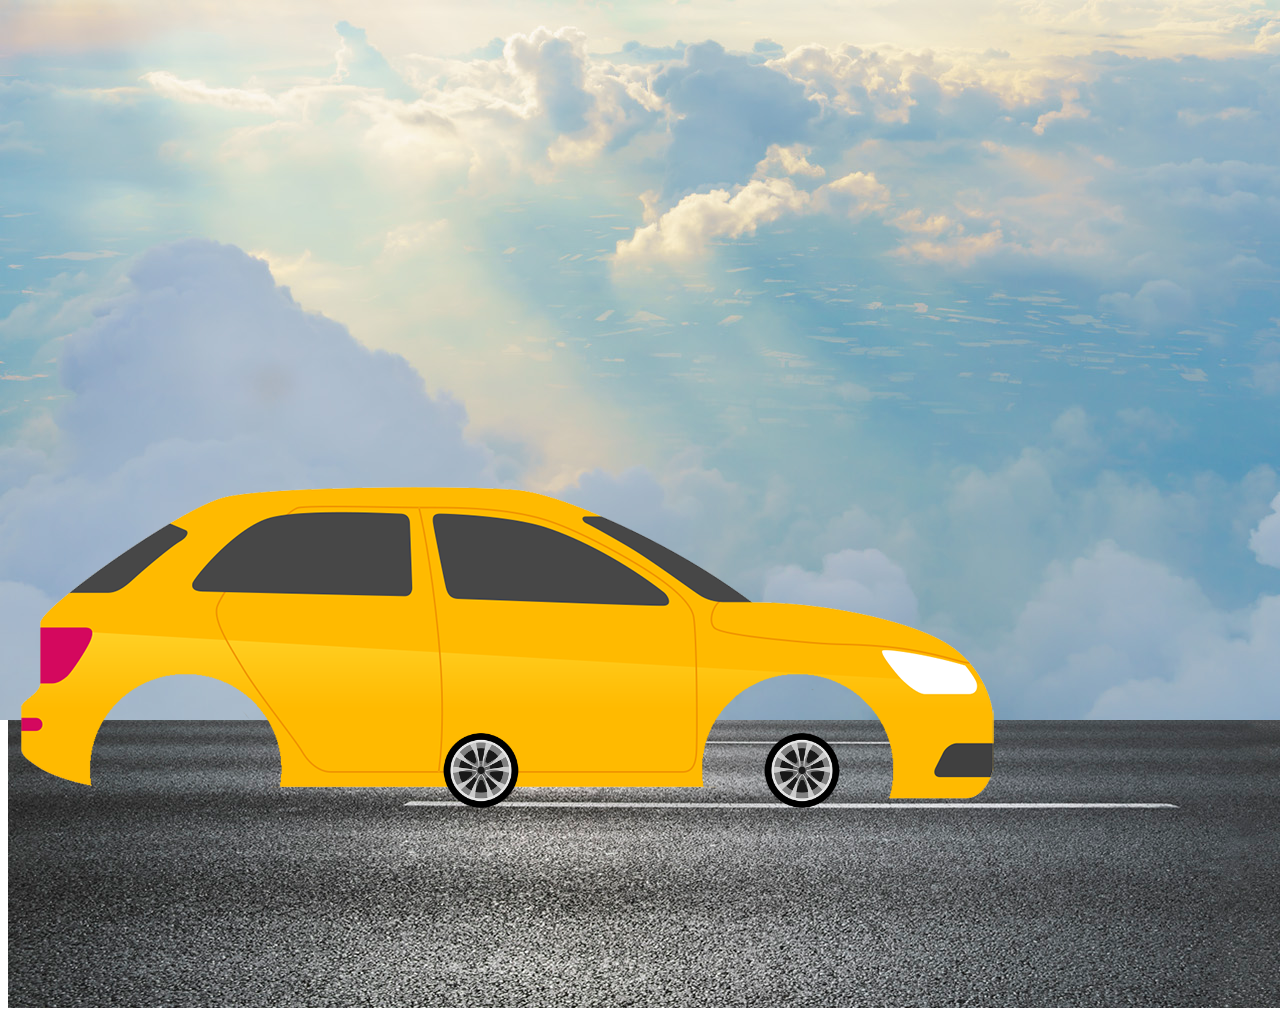
==== case 06/index.html @ e1d272bc "update" ====
<!DOCTYPE html>
<html lang="en">
<head>
    <meta charset="UTF-8">
    <meta name="viewport" content="width=device-width, initial-scale=1.0">
    <title>Case 06</title>
    <link rel="stylesheet" href="style.css">
</head>
<body>
    <section class="main">
    <div class="img city">
        <img src="assets/city.png" alt="">
    </div>

    <div class="road">
        <img src="assets/road.jpg" alt="">
    </div>
    <div class="sky">
        <img src="assets/sky.jpg" alt="">
    </div>

    <div class="car">
        <img src="assets/car.png" alt="car">
    </div>

    <div class="wheel">
        <img class="font-wheel" src="assets/wheel.png" alt="">
        <img class="back-wheel" src="assets/wheel.png" alt="">
    </div>
</section>
</body>
</html>
---- case 06/style.css ----
body {
    height: 100vh;
    width: 100vw;
    background-size: cover;
    background-position: center;
    position: relative;
    overflow-x: hidden;

}
          
.road {
    height: 200px;
    width: 400vw;
    background-repeat: repeat-x;
    position: absolute;
    bottom: 0;
    left: 0;
    right: 0;
    animation: road_animation 2s linear infinite;
}


@keyframes road_animation {

    100% {
        transform: translateX(-500px);
    }
}

.car {
    height: 250px;
    width: 400vw;
    position: absolute;
    left: 0;
    right: 0;
    bottom: 200px;
    background-repeat: repeat-x;
    animation: car_animation 5s linear infinite;

}

@keyframes car_animation {

    100% {
        transform: translateX(-500px);
    }
}

.wheel {
    width: 400px;
    left: 50%;
    bottom: 100px;
    transform: translateX(-50%);
    position: absolute;

}

.font-wheel {
    width: 100%;

}
.back-wheel {
    width: 100%;

}

.sky{
    left: 50%;
    bottom: 184px;
    transform: translateX(-50%);
    position: absolute;

}

.wheel{
    width: 75px;
    height: 75px;
    animation: tire_animation 1s linear infinite;

}
.font-wheel{
    left: -167px;
    position: absolute;
}.back-wheel{
     right: -154px;
     position: absolute;
 }

@keyframes tire_animation {
    100%{
        transform: rotate(360deg);
       }
}
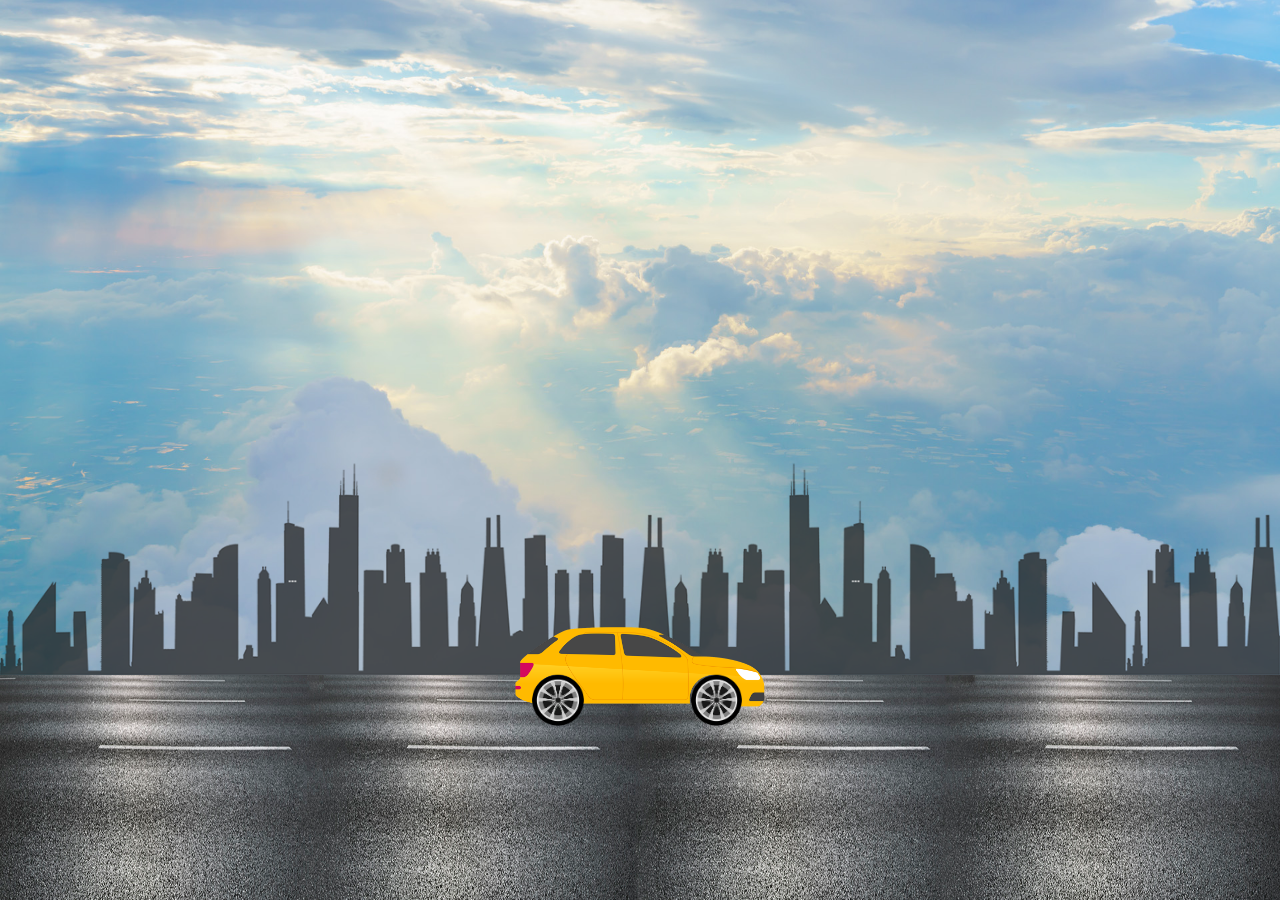
==== commit a040782d: "update" ====
--- a/case 06/index.html
+++ b/case 06/index.html
@@ -7,26 +7,29 @@
     <link rel="stylesheet" href="style.css">
 </head>
 <body>
-    <section class="main">
-    <div class="img city">
-        <img src="assets/city.png" alt="">
+    <div class="city-container">
+        <img src="./assets/sky.jpg" alt="sky">
+        <div class="city-view">
+           <div class="city" id="frame-01">
+            <img src="./assets/city.png" alt="city">
+            <img src="./assets/road.jpg" alt="road">
+           </div>
+           <div class="city" id="frame-02">
+            <img src="./assets/city.png" alt="city">
+            <img src="./assets/road.jpg" alt="road">
+           </div>
+           <div class="city" id="frame-03">
+            <img src="./assets/city.png" alt="city">
+            <img src="./assets/road.jpg" alt="road">
+           </div>
+        </div>
+        <div class="car">
+            <img src="./assets/car.png" alt="car">
+            <div class="wheel">
+                <img src="./assets/wheel.png" alt="wheel-1">
+                <img src="./assets/wheel.png" alt="wheel-2">
+            </div>
+        </div>
     </div>
-
-    <div class="road">
-        <img src="assets/road.jpg" alt="">
-    </div>
-    <div class="sky">
-        <img src="assets/sky.jpg" alt="">
-    </div>
-
-    <div class="car">
-        <img src="assets/car.png" alt="car">
-    </div>
-
-    <div class="wheel">
-        <img class="font-wheel" src="assets/wheel.png" alt="">
-        <img class="back-wheel" src="assets/wheel.png" alt="">
-    </div>
-</section>
 </body>
 </html>
--- a/case 06/style.css
+++ b/case 06/style.css
@@ -1,93 +1,98 @@
-body {
-    height: 100vh;
-    width: 100vw;
-    background-size: cover;
-    background-position: center;
-    position: relative;
-    overflow-x: hidden;
-
-}
-          
-.road {
-    height: 200px;
-    width: 400vw;
-    background-repeat: repeat-x;
-    position: absolute;
-    bottom: 0;
-    left: 0;
-    right: 0;
-    animation: road_animation 2s linear infinite;
+* {
+  margin: 0;
+  padding: 0;
 }
 
+.city-container {
+  width: 100vw;
+  height: 100vh;
+  overflow: hidden;
+  position: fixed;
+}
 
-@keyframes road_animation {
+.city-container > img {
+  width: 100vw;
+  height: 75vh;
+  object-fit: cover;
+  position: relative;
+}
 
-    100% {
-        transform: translateX(-500px);
-    }
+.city-view {
+  display: flex;
+  width: 300vw;
+  align-items: flex-end;
+}
+
+.city {
+  display: flex;
+  flex-direction: column;
+  justify-content: flex-end;
+  height: 100vh;
+  width: 100vw;
+  position: absolute;
+  top: 0;
+  left: 0;
+  animation: go-back 8s ease-in-out 1s infinite;
+}
+
+#frame-02 {
+  left: 100vw;
+}
+
+#frame-03 {
+  left: 200vw;
+}
+
+.city > img {
+  width: 100vw;
+  height: 25vh;
 }
 
 .car {
-    height: 250px;
-    width: 400vw;
-    position: absolute;
-    left: 0;
-    right: 0;
-    bottom: 200px;
-    background-repeat: repeat-x;
-    animation: car_animation 5s linear infinite;
-
+  width: 20vw;
+  position: absolute;
+  top: 75%;
+  left: 50%;
+  transform: translate(-50%, -50%);
 }
 
-@keyframes car_animation {
-
-    100% {
-        transform: translateX(-500px);
-    }
+.car > img {
+  width: 100%;
 }
 
-.wheel {
-    width: 400px;
-    left: 50%;
-    bottom: 100px;
-    transform: translateX(-50%);
-    position: absolute;
-
+.wheel > img {
+  width: 4vw;
+  position: absolute;
+  animation: wheel-rotation 8s ease-in-out infinite;
+  animation-delay: 1s;
 }
 
-.font-wheel {
-    width: 100%;
-
-}
-.back-wheel {
-    width: 100%;
-
+img[alt="wheel-1"] {
+  top: 50%;
+  left: 8%;
 }
 
-.sky{
-    left: 50%;
-    bottom: 184px;
-    transform: translateX(-50%);
-    position: absolute;
-
+img[alt="wheel-2"] {
+  top: 50%;
+  left: 70%;
 }
 
-.wheel{
-    width: 75px;
-    height: 75px;
-    animation: tire_animation 1s linear infinite;
-
+@keyframes go-back {
+  from {
+    transform: translateX(0);
+  }
+  to {
+    transform: translateX(-200vw);
+  }
 }
-.font-wheel{
-    left: -167px;
-    position: absolute;
-}.back-wheel{
-     right: -154px;
-     position: absolute;
- }
-
-@keyframes tire_animation {
-    100%{
-        transform: rotate(360deg);
-       }
+@keyframes wheel-rotation {
+  0% {
+    transform: rotate(0);
+  }
+  50% {
+    transform: rotate(360deg);
+  }
+  100% {
+    transform: rotate(0);
+  }
 }
